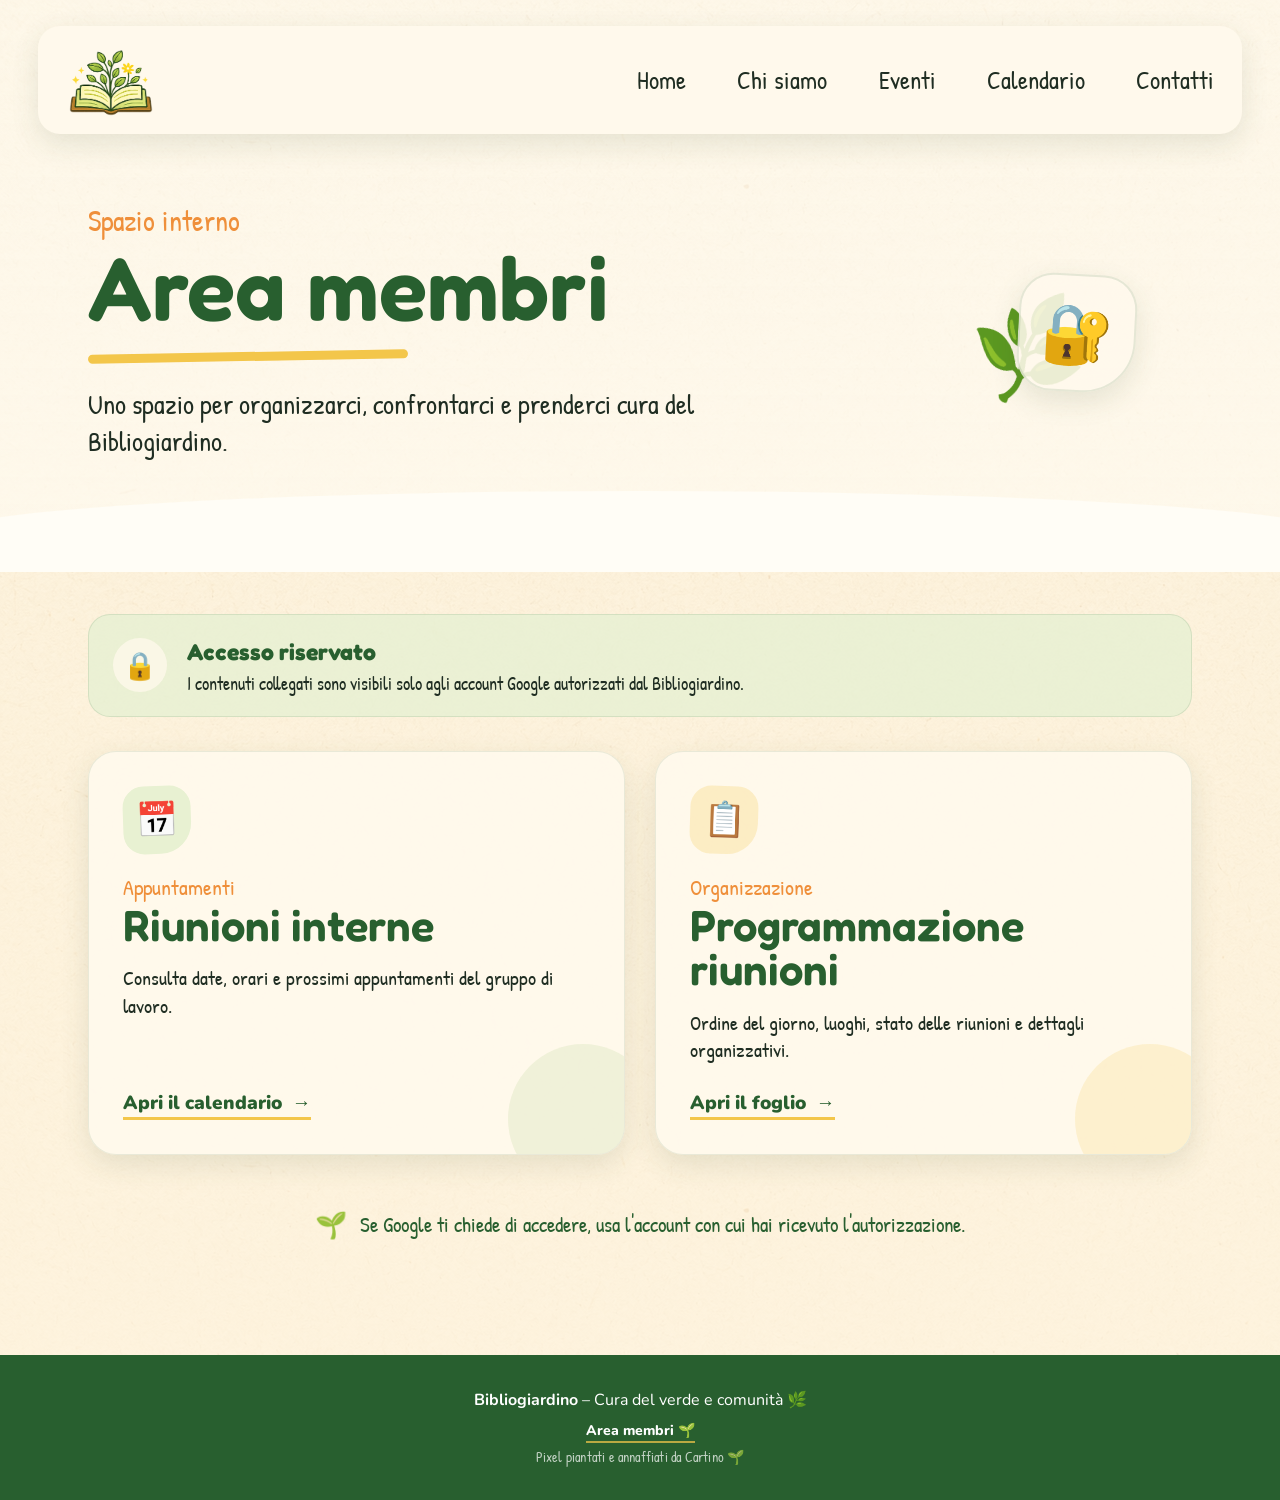
==== area-membri.html @ 92fa41d0 "area membri" ====
<!DOCTYPE html>
<html lang="it">

<head>
  <meta charset="UTF-8">
  <meta name="viewport" content="width=device-width, initial-scale=1.0">

  <title>Area membri – Bibliogiardino</title>

  <link rel="preconnect" href="https://fonts.googleapis.com">
  <link rel="preconnect" href="https://fonts.gstatic.com" crossorigin>
  <link href="https://fonts.googleapis.com/css2?family=Fredoka:wght@500;600;700&family=Patrick+Hand&family=Nunito:wght@400;600;700;800;900&display=swap" rel="stylesheet">

  <link rel="stylesheet" href="style.css?v=20260929-r13-area-membri">
</head>

<body class="members-page">

  <header class="internal-header members-header">

    <nav class="navbar">

      <a class="logo" href="index.html" aria-label="Home Bibliogiardino">
        <img src="logo.png" alt="Logo Bibliogiardino">
      </a>

      <button class="menu-toggle" aria-label="Apri il menu" aria-expanded="false" type="button">
        ☰
      </button>

      <div class="menu">
        <a href="index.html">Home</a>
        <a href="chi-siamo.html">Chi siamo</a>
        <a href="eventi.html">Eventi</a>
        <a href="calendario.html">Calendario</a>
        <a href="contatti.html">Contatti</a>
      </div>

    </nav>

    <section class="members-intro">

      <div class="members-intro-copy">
        <p class="members-eyebrow">Spazio interno</p>

        <h1>Area membri</h1>

        <div class="members-title-mark" aria-hidden="true"></div>

        <p>
          Uno spazio per organizzarci, confrontarci
          e prenderci cura del Bibliogiardino.
        </p>
      </div>

      <div class="members-illustration" aria-hidden="true">
        <span class="members-leaf">🌿</span>
        <span class="members-lock">🔐</span>
      </div>

    </section>

    <div class="internal-wave" aria-hidden="true"></div>

  </header>

  <main class="members-main">

    <section class="members-access-note" aria-label="Informazioni sull'accesso">
      <span aria-hidden="true">🔒</span>

      <div>
        <strong>Accesso riservato</strong>
        <p>
          I contenuti collegati sono visibili solo agli account Google
          autorizzati dal Bibliogiardino.
        </p>
      </div>
    </section>

    <section class="members-tools" aria-label="Strumenti riservati ai membri">

      <article class="member-tool-card member-tool-calendar">
        <div class="member-tool-icon" aria-hidden="true">📅</div>

        <p class="member-tool-kicker">Appuntamenti</p>
        <h2>Riunioni interne</h2>

        <p>
          Consulta date, orari e prossimi appuntamenti
          del gruppo di lavoro.
        </p>

        <a
          class="member-tool-link"
          href="https://calendar.google.com/calendar/u/1?cid=ZTQzYWYzYWFjOGMzZTcwY2UwYTk0ZjMyNTdjZTc3NmViM2EwNWQ1ZGUwNTBhYTg4NGI0OTk5YjYwOTIzMGQwNUBncm91cC5jYWxlbmRhci5nb29nbGUuY29t"
          target="_blank"
          rel="noopener noreferrer">
          Apri il calendario <span aria-hidden="true">→</span>
        </a>
      </article>

      <article class="member-tool-card member-tool-sheet">
        <div class="member-tool-icon" aria-hidden="true">📋</div>

        <p class="member-tool-kicker">Organizzazione</p>
        <h2>Programmazione riunioni</h2>

        <p>
          Ordine del giorno, luoghi, stato delle riunioni
          e dettagli organizzativi.
        </p>

        <a
          class="member-tool-link"
          href="https://docs.google.com/spreadsheets/d/1jkkZFVbFS6uxZ0HvVfW5mzZpKe-cEqVeejEiYyoyX8c/edit"
          target="_blank"
          rel="noopener noreferrer">
          Apri il foglio <span aria-hidden="true">→</span>
        </a>
      </article>

    </section>

    <section class="members-help">
      <span aria-hidden="true">🌱</span>
      <p>
        Se Google ti chiede di accedere, usa l'account
        con cui hai ricevuto l'autorizzazione.
      </p>
    </section>

  </main>

  <footer>
    <strong>Bibliogiardino</strong> – Cura del verde e comunità 🌿
    <a class="footer-members-link active" href="area-membri.html">Area membri 🌱</a>
    <span class="footer-credit">Pixel piantati e annaffiati da Cartino 🌱</span>
  </footer>

  <script>
    const menuToggle = document.querySelector(".menu-toggle");
    const menu = document.querySelector(".menu");

    if (menuToggle && menu) {
      menuToggle.addEventListener("click", () => {
        const isOpen = menu.classList.toggle("is-open");
        menuToggle.setAttribute("aria-expanded", isOpen);
        menuToggle.textContent = isOpen ? "×" : "☰";
      });
    }
  </script>

</body>
</html>
---- style.css ----
/* HOME R11 - INSTAGRAM RESTORE + DESKTOP AIRY - 2026-09-03 */

/* =====================================================
   BASE
   ===================================================== */

* {
  box-sizing: border-box;
}

:root {
  --green-dark: #285f2f;
  --green: #4f8f3a;
  --green-bright: #6ca849;
  --green-soft: #e8f1d2;

  --cream: #fff4df;
  --paper: #fff9ec;
  --paper-soft: #fffdf6;

  --yellow: #f3c64a;
  --orange: #ef8f3a;
  --coral: #f47d58;
  --pink-soft: #ffd8ce;

  --ink: #1f2d22;
  --muted: #5d694f;

  --shadow: 0 18px 45px rgba(60, 80, 45, 0.16);
  --soft-shadow: 0 10px 28px rgba(60, 80, 45, 0.12);

  --radius-large: 34px;
  --radius-medium: 24px;
}

html {
  scroll-behavior: smooth;
}

body {
  margin: 0;
  font-family: "Patrick Hand", "Nunito", Arial, Helvetica, sans-serif;
  color: var(--ink);
  background:
    linear-gradient(rgba(255, 244, 223, 0.72), rgba(255, 244, 223, 0.92)),
    url("texture.png");
  line-height: 1.45;
}

/* =====================================================
   HERO
   ===================================================== */

.hero {
  position: relative;
  min-height: 720px;
  overflow: hidden;
  padding: 26px 38px 135px;
  background-image:
    linear-gradient(
      90deg,
      rgba(255, 249, 236, 0.74) 0%,
      rgba(255, 249, 236, 0.54) 22%,
      rgba(255, 249, 236, 0.18) 36%,
      rgba(255, 249, 236, 0.00) 48%,
      rgba(255, 249, 236, 0.00) 100%
    ),
    url("000.jpg");
  background-size: cover;
  background-position: center;
}

.hero::after {
  content: "";
  position: absolute;
  left: -5%;
  right: -5%;
  bottom: -1px;
  height: 112px;
  background: var(--paper-soft);
  border-radius: 50% 50% 0 0 / 55% 55% 0 0;
  z-index: 1;
}

.hero::before {
  content: "";
  position: absolute;
  left: 0;
  right: 0;
  bottom: 78px;
  height: 16px;
  background: #a5c67b;
  opacity: 0.9;
  clip-path: ellipse(62% 70% at 24% 50%);
  z-index: 2;
}

/* =====================================================
   NAVBAR
   ===================================================== */

.navbar {
  position: relative;
  z-index: 5;
  max-width: 1420px;
  margin: 0 auto;
  padding: 16px 28px;
  min-height: 108px;
  display: flex;
  align-items: center;
  justify-content: space-between;
  gap: 28px;
  background: var(--paper);
  border-radius: 22px;
  box-shadow: var(--soft-shadow);
}

.logo {
  display: inline-flex;
  align-items: center;
  text-decoration: none;
}

.logo img {
  display: block;
  height: 72px;
  width: auto;
}

.menu {
  display: flex;
  align-items: center;
  gap: clamp(22px, 4vw, 58px);
}

.menu a {
  position: relative;
  color: var(--ink);
  text-decoration: none;
  font-family: "Patrick Hand", "Nunito", Arial, sans-serif;
  font-size: 25px;
  font-weight: 400;
  line-height: 1;
  transition: color 0.2s ease, transform 0.2s ease;
}

.menu a:hover,
.menu a.active {
  color: var(--green);
}

.menu a.active::after {
  content: "";
  position: absolute;
  left: 4px;
  right: 2px;
  bottom: -12px;
  height: 5px;
  background: var(--green);
  border-radius: 999px;
  transform: rotate(-3deg);
}

.menu-toggle {
  display: none;
  appearance: none;
  border: 0;
  background: transparent;
  color: var(--green-dark);
  font-size: 30px;
  line-height: 1;
}

/* =====================================================
   HERO CONTENT
   ===================================================== */

.hero-inner {
  position: relative;
  z-index: 4;
  max-width: 1420px;
  margin: 116px auto 0;
  display: grid;
  grid-template-columns: minmax(0, 1.14fr) 385px;
  align-items: center;
  gap: 58px;
}

/* Wrapper neutro su desktop: diventa il riquadro fotografico solo su mobile. */
.hero-mobile-stage {
  display: contents;
}

.hero-mobile-photo {
  display: none;
}

.hero-text {
  position: relative;
  max-width: 820px;
  isolation: isolate;
}

.hero-text::before {
  content: "";
  position: absolute;
  z-index: -1;
  inset: -48px -70px -42px -58px;
  background: radial-gradient(
    ellipse at 36% 48%,
    rgba(255, 253, 246, 0.72) 0%,
    rgba(255, 253, 246, 0.48) 42%,
    rgba(255, 253, 246, 0.14) 68%,
    transparent 82%
  );
  filter: blur(10px);
  pointer-events: none;
}

.sun-lines {
  position: absolute;
  left: -34px;
  top: -8px;
  width: 56px;
  height: 42px;
}

.sun-lines span {
  position: absolute;
  width: 34px;
  height: 6px;
  background: var(--yellow);
  border-radius: 999px;
  transform-origin: left center;
}

.sun-lines span:nth-child(1) {
  transform: rotate(22deg);
  left: 8px;
  top: 4px;
}

.sun-lines span:nth-child(2) {
  transform: rotate(48deg);
  left: 0;
  top: 18px;
}

.sun-lines span:nth-child(3) {
  transform: rotate(75deg);
  left: 8px;
  top: 30px;
}

.hero-kicker {
  display: block;
  margin: 0 0 4px;
  color: var(--green-dark);
  font-family: "Patrick Hand", "Nunito", Arial, sans-serif;
  font-size: clamp(36px, 3.4vw, 54px);
  font-weight: 400;
  line-height: 1;
  text-shadow:
    0 1px 0 rgba(255, 253, 246, 0.78),
    0 0 12px rgba(255, 253, 246, 0.78);
}

.hero h1 {
  position: relative;
  display: inline-block;
  margin: 0;
  color: var(--green-dark);
  font-family: "Fredoka", "Nunito", Arial, sans-serif;
  font-size: clamp(56px, 6.8vw, 106px);
  font-weight: 600;
  line-height: 0.92;
  letter-spacing: 1px;
  text-transform: uppercase;
  text-shadow:
    0 2px 0 rgba(255, 253, 246, 0.72),
    0 0 18px rgba(255, 253, 246, 0.82);
}

.hero h1::after {
  content: "🌿";
  position: absolute;
  right: -24px;
  top: -18px;
  font-size: clamp(24px, 2.5vw, 38px);
  transform: rotate(12deg);
}

.title-underline {
  width: min(510px, 78%);
  height: 10px;
  margin: 16px 0 30px;
  background: var(--yellow);
  border-radius: 999px;
  transform: rotate(-1deg);
}

.hero-description {
  max-width: 670px;
  margin: 0;
  color: var(--ink);
  font-family: "Patrick Hand", "Nunito", Arial, sans-serif;
  font-size: clamp(27px, 2.2vw, 36px);
  font-weight: 400;
  line-height: 1.38;
  text-shadow:
    0 1px 0 rgba(255, 253, 246, 0.82),
    0 0 10px rgba(255, 253, 246, 0.72);
}

.hero-description strong {
  color: var(--green);
  font-weight: 400;
}

.hero-description em {
  color: var(--coral);
  font-style: normal;
}

.hero-buttons {
  display: flex;
  flex-wrap: wrap;
  gap: 18px;
  margin-top: 38px;
}

/* =====================================================
   BUTTONS
   ===================================================== */

.button {
  display: inline-flex;
  align-items: center;
  justify-content: center;
  gap: 8px;
  min-height: 52px;
  padding: 13px 28px;
  border-radius: 13px;
  text-decoration: none;
  font-family: "Patrick Hand", "Nunito", Arial, sans-serif;
  font-size: 24px;
  font-weight: 400;
  line-height: 1;
  transition: transform 0.2s ease, box-shadow 0.2s ease;
}

.button:hover {
  transform: translateY(-2px);
}

.button.primary {
  color: white;
  background: linear-gradient(180deg, #438336, #2f6c2e);
  box-shadow: 0 8px 18px rgba(47, 108, 46, 0.22);
}

.button.secondary {
  color: var(--green-dark);
  background: rgba(255, 249, 236, 0.72);
  border: 3px solid var(--green);
}


/* Home CTA: i link restano sempre cliccabili sopra decorazioni e overlay. */
.home-page .hero-buttons {
  position: relative;
  z-index: 8;
}

.home-page .hero-buttons .button {
  position: relative;
  z-index: 1;
  pointer-events: auto;
  touch-action: manipulation;
}

/* =====================================================
   EVENT BOX
   ===================================================== */

.event-box {
  position: relative;
  width: 100%;
  min-height: 230px;
  padding: 32px 36px;
  color: var(--ink);
  background:
    radial-gradient(circle at bottom right, rgba(244, 125, 88, 0.10), transparent 28%),
    linear-gradient(
      145deg,
      rgba(232, 241, 210, 0.76),
      rgba(202, 225, 174, 0.62)
    );
  border: 2px solid rgba(79, 143, 58, 0.28);
  backdrop-filter: blur(3px);
  -webkit-backdrop-filter: blur(3px);
  border-radius: 28px;
  box-shadow: var(--shadow);
}

.event-box::before {
  content: "╱";
  position: absolute;
  top: 28px;
  right: 82px;
  color: var(--orange);
  font-size: 31px;
  font-weight: bold;
  transform: rotate(25deg);
}

.event-box::after {
  content: "♥";
  position: absolute;
  right: 36px;
  bottom: 28px;
  color: var(--coral);
  font-size: 38px;
  line-height: 1;
}

.event-box-label {
  margin-bottom: 16px;
  color: var(--orange);
  font-family: "Patrick Hand", "Nunito", Arial, sans-serif;
  font-size: 27px;
  font-weight: 400;
  line-height: 1;
  letter-spacing: 1px;
  text-transform: uppercase;
}

.event-empty {
  display: flex;
  align-items: flex-start;
  gap: 18px;
}

.event-real {
  display: block;
}

.event-empty-icon {
  flex: 0 0 auto;
  margin-top: 8px;
  font-size: 44px;
  line-height: 1;
}

.event-title {
  margin-bottom: 12px;
  color: var(--green-dark);
  font-family: "Patrick Hand", "Nunito", Arial, sans-serif;
  font-size: 32px;
  font-weight: 400;
  line-height: 1.05;
}

.event-real-title {
  margin-bottom: 18px;
  color: var(--green-dark);
  font-family: "Fredoka", "Nunito", Arial, sans-serif;
  font-size: 30px;
  font-weight: 600;
  line-height: 1.05;
  word-break: break-word;
}

.event-empty-text,
.event-date,
.event-time,
.event-location {
  color: var(--ink);
  font-family: "Patrick Hand", "Nunito", Arial, sans-serif;
  font-size: 22px;
  line-height: 1.25;
}

.event-link {
  display: inline-block;
  margin-top: 16px;
  color: var(--green-dark);
  font-family: "Patrick Hand", "Nunito", Arial, sans-serif;
  font-size: 22px;
  text-decoration: none;
  border-bottom: 3px solid var(--yellow);
}

.loading {
  color: var(--muted);
  font-family: "Patrick Hand", "Nunito", Arial, sans-serif;
  font-size: 23px;
}

/* =====================================================
   HERO FLOWER DECORATION
   ===================================================== */

.hero-flower {
  position: absolute;
  right: clamp(22px, 6vw, 92px);
  bottom: 52px;
  z-index: 3;
  width: 86px;
  height: 134px;
  pointer-events: none;
}

.flower-head {
  position: absolute;
  top: 0;
  left: 20px;
  color: var(--coral);
  font-size: 58px;
  line-height: 1;
  transform: rotate(-8deg);
}

.flower-stem {
  position: absolute;
  left: 50%;
  top: 48px;
  width: 7px;
  height: 84px;
  background: var(--green);
  border-radius: 999px;
  transform: translateX(-50%) rotate(4deg);
}

.flower-leaf {
  position: absolute;
  top: 86px;
  width: 28px;
  height: 16px;
  background: var(--green-bright);
  border-radius: 999px 0 999px 0;
}

.leaf-left {
  left: 18px;
  transform: rotate(24deg);
}

.leaf-right {
  right: 18px;
  transform: scaleX(-1) rotate(24deg);
}

/* =====================================================
   MAIN
   ===================================================== */

.container {
  position: relative;
  z-index: 4;
  max-width: 1420px;
  margin: -58px auto 0;
  padding: 0 38px;
}

/* =====================================================
   ACTIVITIES
   ===================================================== */

.activities {
  display: grid;
  grid-template-columns: repeat(3, 1fr);
  gap: 48px;
  padding: 48px 44px 44px;
  background: var(--paper-soft);
  border-radius: 34px 34px 0 0;
}

.activity {
  display: grid;
  grid-template-columns: 106px 1fr;
  align-items: center;
  gap: 24px;
}

.activity-icon {
  width: 86px;
  height: 86px;
  display: grid;
  place-items: center;
  border-radius: 999px;
}

.activity-icon span {
  font-size: 42px;
  line-height: 1;
}

.activity-icon-green {
  background: #e2edc0;
}

.activity-icon-yellow {
  background: #ffe8a8;
}

.activity-icon-coral {
  background: #ffd9cf;
}

.activity h3 {
  margin: 0 0 8px;
  color: var(--green-dark);
  font-family: "Patrick Hand", "Nunito", Arial, sans-serif;
  font-size: clamp(28px, 2vw, 36px);
  font-weight: 400;
  line-height: 1.05;
}

.activity p {
  max-width: 330px;
  margin: 0;
  color: var(--ink);
  font-family: "Patrick Hand", "Nunito", Arial, sans-serif;
  font-size: 22px;
  line-height: 1.25;
}

.activity-mark {
  width: 58px;
  height: 5px;
  margin-top: 16px;
  border-radius: 999px;
  transform: rotate(-3deg);
}

.green-mark {
  background: var(--green);
}

.yellow-mark {
  background: var(--yellow);
}

.coral-mark {
  background: #ff9b87;
}

/* =====================================================
   INSTAGRAM
   ===================================================== */

.instagram-section {
  margin-top: 34px;
  padding: 38px;
  background: rgba(255, 249, 236, 0.92);
  border-radius: 30px;
  box-shadow: var(--soft-shadow);
}

.section-heading {
  margin-bottom: 26px;
}

.section-kicker {
  margin: 0 0 6px;
  color: var(--orange);
  font-family: "Patrick Hand", "Nunito", Arial, sans-serif;
  font-size: 27px;
  text-transform: uppercase;
}

.instagram-section h2 {
  margin: 0;
  color: var(--green-dark);
  font-family: "Fredoka", "Nunito", Arial, sans-serif;
  font-size: clamp(34px, 4vw, 54px);
  font-weight: 600;
  line-height: 1;
}

/* =====================================================
   FOOTER
   ===================================================== */

footer {
  margin-top: 64px;
  padding: 34px 20px;
  color: white;
  background: var(--green-dark);
  text-align: center;
  font-family: "Nunito", Arial, Helvetica, sans-serif;
  font-size: 16px;
}


/* CARTINO FOOTER CREDIT - R12 */
.footer-credit {
  display: block;
  margin-top: 6px;
  color: rgba(255, 255, 255, 0.72);
  font-family: "Patrick Hand", "Nunito", Arial, sans-serif;
  font-size: 14px;
  font-weight: 400;
  line-height: 1.2;
  letter-spacing: 0.2px;
}


/* =====================================================
   HOME DESKTOP — HERO PIÙ ARIOSA
   Solo desktop: il mobile R9/R10 rimane invariato.
   ===================================================== */
@media (min-width: 981px) {
  .home-page .hero {
    background-image:
      linear-gradient(
        90deg,
        rgba(255, 249, 236, 0.64) 0%,
        rgba(255, 249, 236, 0.42) 19%,
        rgba(255, 249, 236, 0.12) 32%,
        rgba(255, 249, 236, 0.00) 43%,
        rgba(255, 249, 236, 0.00) 100%
      ),
      url("000.jpg");
  }

  .home-page .hero-inner {
    grid-template-columns: minmax(0, 1fr) 330px;
    gap: 72px;
  }

  .home-page .hero-text {
    max-width: 690px;
  }

  .home-page .hero-text::before {
    inset: -34px -42px -30px -40px;
    background: radial-gradient(
      ellipse at 34% 48%,
      rgba(255, 253, 246, 0.54) 0%,
      rgba(255, 253, 246, 0.31) 42%,
      rgba(255, 253, 246, 0.08) 68%,
      transparent 82%
    );
    filter: blur(8px);
  }

  .home-page .hero-kicker {
    font-size: clamp(32px, 2.8vw, 44px);
  }

  .home-page .hero h1 {
    font-size: clamp(50px, 5.5vw, 84px);
    letter-spacing: 0.5px;
  }

  .home-page .hero h1::after {
    right: -20px;
    top: -15px;
    font-size: clamp(21px, 2vw, 31px);
  }

  .home-page .title-underline {
    width: min(410px, 72%);
    height: 8px;
    margin: 14px 0 22px;
  }

  .home-page .hero-description {
    max-width: 570px;
    font-size: clamp(23px, 1.85vw, 30px);
    line-height: 1.34;
  }

  .home-page .hero-buttons {
    gap: 14px;
    margin-top: 28px;
  }

  .home-page .hero-buttons .button {
    min-height: 46px;
    padding: 10px 22px;
    border-radius: 12px;
    font-size: 21px;
  }

  .home-page .hero-buttons .button.secondary {
    border-width: 2px;
  }

  .home-page .event-box {
    min-height: 178px;
    padding: 23px 25px 21px;
    border-radius: 23px;
  }

  .home-page .event-box::before {
    top: 20px;
    right: 58px;
    font-size: 25px;
  }

  .home-page .event-box::after {
    right: 24px;
    bottom: 20px;
    font-size: 29px;
  }

  .home-page .event-box-label {
    margin-bottom: 11px;
    font-size: 22px;
  }

  .home-page .event-real-title,
  .home-page .event-title {
    margin-bottom: 10px;
    font-size: 25px;
    line-height: 1.04;
  }

  .home-page .event-empty {
    gap: 12px;
  }

  .home-page .event-empty-icon {
    margin-top: 4px;
    font-size: 35px;
  }

  .home-page .event-empty-text,
  .home-page .event-date,
  .home-page .event-time,
  .home-page .loading {
    font-size: 19px;
    line-height: 1.18;
  }

  .home-page .event-link {
    margin-top: 11px;
    font-size: 19px;
    border-bottom-width: 2px;
  }
}

/* =====================================================
   RESPONSIVE
   ===================================================== */







/* =====================================================
   PAGINA EVENTI
   ===================================================== */
.internal-header{position:relative;overflow:hidden;padding:26px 38px 120px;background:linear-gradient(rgba(255,249,236,.88),rgba(255,249,236,.96)),url("texture.png")}
.internal-wave{position:absolute;left:-5%;right:-5%;bottom:-1px;height:82px;background:var(--paper-soft);border-radius:50% 50% 0 0/55% 55% 0 0}
.events-hero{position:relative;z-index:2;max-width:1420px;margin:72px auto 0;display:grid;grid-template-columns:minmax(0,.86fr) minmax(480px,1.14fr);align-items:center;gap:clamp(44px,6vw,92px)}
.events-hero-copy{position:relative;padding-left:18px}
.events-eyebrow{margin:0 0 10px;color:var(--orange);font-size:29px;line-height:1}
.events-hero h1{margin:0;color:var(--green-dark);font-family:"Fredoka","Nunito",Arial,sans-serif;font-size:clamp(60px,7vw,104px);font-weight:600;line-height:.92}
.events-hero h1 span{display:block;margin-top:10px;color:var(--green);font-family:"Patrick Hand","Nunito",Arial,sans-serif;font-size:clamp(38px,4vw,62px);font-weight:400;line-height:1}
.events-title-mark{width:min(290px,72%);height:9px;margin:24px 0 28px;background:var(--yellow);border-radius:999px;transform:rotate(-2deg)}
.events-intro{max-width:590px;margin:0;color:var(--ink);font-size:clamp(25px,2.2vw,34px);line-height:1.35}
.events-hero-photo,.story-photo{position:relative;margin:0}
.events-hero-photo{transform:rotate(1deg)}
.events-hero-photo img{display:block;width:100%;height:clamp(370px,42vw,570px);object-fit:cover;border-radius:34px 34px 86px 34px;box-shadow:var(--shadow)}
.photo-tape{position:absolute;top:-17px;left:50%;width:108px;height:33px;background:rgba(243,198,74,.66);transform:translateX(-50%) rotate(-3deg);box-shadow:0 3px 8px rgba(70,70,30,.08)}
.events-main{max-width:1320px;margin:0 auto;padding:42px 38px 20px}
.events-diary{padding-top:10px}
.events-section-heading{max-width:760px;margin-bottom:70px}
.events-section-heading.compact{margin-bottom:34px}
.events-section-heading h2,.events-closing h2{margin:0;color:var(--green-dark);font-family:"Fredoka","Nunito",Arial,sans-serif;font-size:clamp(40px,4.8vw,64px);font-weight:600;line-height:1}
.events-section-heading>p:last-child{max-width:680px;margin:18px 0 0;font-size:25px;line-height:1.35}
.story-event{display:grid;grid-template-columns:minmax(360px,.95fr) minmax(0,1.05fr);align-items:center;gap:clamp(50px,7vw,104px);margin-bottom:112px}
.story-event-reverse .story-photo{grid-column:2;grid-row:1}.story-event-reverse .story-copy{grid-column:1;grid-row:1}
.story-photo-left{transform:rotate(-1.4deg)}.story-photo-right{transform:rotate(1.4deg)}
.story-photo img{display:block;width:100%;height:390px;object-fit:cover;border-radius:28px;box-shadow:var(--soft-shadow)}
.story-photo-left img{border-radius:28px 64px 28px 46px}.story-photo-right img{border-radius:64px 28px 46px 28px}
.event-stamp{display:inline-block;margin-bottom:17px;padding:8px 15px;color:var(--green-dark);background:var(--green-soft);border-radius:999px;font-size:20px;line-height:1;transform:rotate(-1deg)}
.story-date{margin:0 0 8px;color:var(--orange);font-family:"Nunito",Arial,sans-serif;font-size:15px;font-weight:800;letter-spacing:1.2px;text-transform:uppercase}
.story-copy h3{margin:0 0 18px;color:var(--green-dark);font-family:"Fredoka","Nunito",Arial,sans-serif;font-size:clamp(38px,4vw,56px);font-weight:600;line-height:1}
.story-copy>p:last-child{max-width:560px;margin:0;font-size:25px;line-height:1.42}
.moments-gallery{margin-top:6px;padding:54px;background:rgba(255,249,236,.92);border-radius:var(--radius-large);box-shadow:var(--soft-shadow)}
.moments-grid{display:grid;grid-template-columns:1.18fr .82fr 1fr;grid-auto-rows:220px;gap:18px}
.moments-grid figure{overflow:hidden;margin:0;border-radius:22px;transform:rotate(-.5deg)}.moments-grid figure:nth-child(even){transform:rotate(.6deg)}
.moments-grid figure:nth-child(1),.moments-grid figure:nth-child(5){grid-row:span 2}
.moments-grid img{display:block;width:100%;height:100%;object-fit:cover;transition:transform .35s ease}.moments-grid figure:hover img{transform:scale(1.035)}
.events-closing{margin-top:70px;padding:46px 52px;display:flex;align-items:center;justify-content:space-between;gap:40px;background:radial-gradient(circle at right top,rgba(243,198,74,.28),transparent 26%),var(--green-soft);border-radius:30px}
.events-closing p:not(.section-kicker){max-width:680px;margin:15px 0 0;font-size:24px}
.events-calendar-link{flex:0 0 auto;display:inline-flex;align-items:center;gap:13px;color:var(--green-dark);font-size:25px;text-decoration:none;border-bottom:4px solid var(--yellow)}
.events-calendar-link span{transition:transform .2s ease}.events-calendar-link:hover span{transform:translateX(5px)}




/* =====================================================
   PAGINA CHI SIAMO
   ===================================================== */
.about-header{position:relative;overflow:hidden;padding:26px 38px 118px;background:linear-gradient(rgba(255,249,236,.88),rgba(255,249,236,.96)),url("texture.png")}.about-hero{position:relative;z-index:2;max-width:1420px;margin:72px auto 0;display:grid;grid-template-columns:minmax(520px,1.08fr) minmax(0,.92fr);align-items:center;gap:clamp(44px,6vw,92px)}.about-hero-photo{margin:0}.about-hero-photo img{display:block;width:100%;height:clamp(390px,43vw,560px);object-fit:cover;border-radius:34px 88px 34px 34px;box-shadow:var(--shadow)}.about-eyebrow,.journey-kicker{margin:0 0 10px;color:var(--orange);font-size:27px;line-height:1}.about-hero h1{margin:0;color:var(--green-dark);font-family:"Fredoka","Nunito",Arial,sans-serif;font-size:clamp(54px,6vw,88px);font-weight:600;line-height:.98}.about-title-mark{width:min(340px,76%);height:9px;margin:24px 0 28px;background:var(--yellow);border-radius:999px;transform:rotate(-1.5deg)}.about-hero-copy>p:last-child{max-width:560px;margin:0;font-size:clamp(24px,2.1vw,32px);line-height:1.38}.about-main{max-width:1320px;margin:0 auto;padding:42px 38px 20px}.about-journey{position:relative;padding:36px 0 10px}.journey-path{position:absolute;top:110px;bottom:90px;left:50%;width:110px;transform:translateX(-50%);opacity:.68;background:radial-gradient(circle,var(--green-bright) 0 8px,transparent 9px) center top/48px 48px repeat-y}.journey-step{position:relative;z-index:2;display:grid;grid-template-columns:minmax(360px,.96fr) minmax(0,1.04fr);align-items:center;gap:clamp(58px,8vw,120px);margin-bottom:120px}.journey-step-reverse .journey-photo{grid-column:2;grid-row:1}.journey-step-reverse .journey-copy{grid-column:1;grid-row:1}.journey-photo{position:relative;margin:0}.journey-photo img{display:block;width:100%;height:390px;object-fit:cover;background:white;border:12px solid white;border-bottom-width:20px;border-radius:24px;box-shadow:var(--shadow)}.photo-left{transform:rotate(-1.3deg)}.photo-right{transform:rotate(1.4deg)}.tape-green{background:rgba(165,198,123,.78)}.tape-yellow{background:rgba(243,198,74,.74)}.tape-coral{background:rgba(244,125,88,.64)}.journey-number{display:grid;place-items:center;width:64px;height:64px;margin-bottom:18px;color:white;background:var(--green);border-radius:50%;font-family:"Fredoka","Nunito",Arial,sans-serif;font-size:30px;box-shadow:0 7px 18px rgba(55,102,45,.18)}.journey-copy h2,.about-closing h2{margin:0;color:var(--green-dark);font-family:"Fredoka","Nunito",Arial,sans-serif;font-size:clamp(39px,4.2vw,58px);font-weight:600;line-height:1.02}.journey-copy h2::after{content:"";display:block;width:168px;height:5px;margin-top:16px;background:var(--green-bright);border-radius:999px;transform:rotate(-1deg)}.journey-copy>p:last-child{max-width:570px;margin:24px 0 0;font-size:25px;line-height:1.43}.about-closing{margin-top:16px;padding:45px 52px;display:grid;grid-template-columns:100px 1fr;align-items:center;gap:30px;background:radial-gradient(circle at right top,rgba(243,198,74,.26),transparent 26%),var(--green-soft);border-radius:30px}.about-closing-icon{font-size:70px;line-height:1}.about-closing p:not(.section-kicker){max-width:760px;margin:16px 0 0;font-size:24px}


/* =====================================================
   PAGINA CALENDARIO
   ===================================================== */

.calendar-header {
  padding-bottom: 112px;
}

.calendar-intro {
  position: relative;
  z-index: 2;
  max-width: 920px;
  margin: 72px auto 0;
  padding: 0 38px;
  text-align: center;
}

.calendar-eyebrow {
  margin: 0 0 10px;
  color: var(--orange);
  font-size: 29px;
  line-height: 1;
}

.calendar-intro h1 {
  margin: 0;
  color: var(--green-dark);
  font-family: "Fredoka", "Nunito", Arial, sans-serif;
  font-size: clamp(58px, 7vw, 96px);
  font-weight: 600;
  line-height: 0.95;
}

.calendar-title-mark {
  width: min(310px, 72%);
  height: 9px;
  margin: 22px auto 25px;
  background: var(--yellow);
  border-radius: 999px;
  transform: rotate(-1deg);
}

.calendar-intro > p:last-child {
  max-width: 650px;
  margin: 0 auto;
  font-size: clamp(25px, 2.1vw, 32px);
  line-height: 1.4;
}

.calendar-main {
  max-width: 1320px;
  margin: 0 auto;
  padding: 46px 38px 30px;
}

.garden-noticeboard {
  position: relative;
  padding: 38px 44px 42px;
  background:
    linear-gradient(rgba(119, 76, 38, 0.12), rgba(80, 52, 27, 0.12)),
    repeating-linear-gradient(
      90deg,
      #9a673d 0,
      #9a673d 86px,
      #906038 87px,
      #906038 89px
    );
  border: 16px solid #6e482b;
  border-radius: 30px;
  box-shadow:
    inset 0 0 0 4px rgba(255, 255, 255, 0.15),
    var(--shadow);
}

.garden-noticeboard::before,
.garden-noticeboard::after {
  content: "";
  position: absolute;
  bottom: -28px;
  width: 42px;
  height: 52px;
  background: #6e482b;
  border-radius: 0 0 8px 8px;
}

.garden-noticeboard::before {
  left: 11%;
}

.garden-noticeboard::after {
  right: 11%;
}

.noticeboard-top {
  position: relative;
  min-height: 92px;
  margin-bottom: 24px;
  display: flex;
  align-items: center;
  justify-content: center;
  text-align: center;
}

.noticeboard-small {
  margin: 0 0 4px;
  color: #fff4df;
  font-size: 23px;
  line-height: 1;
}

.noticeboard-top h2 {
  margin: 0;
  color: white;
  font-family: "Fredoka", "Nunito", Arial, sans-serif;
  font-size: clamp(35px, 4vw, 54px);
  font-weight: 600;
  line-height: 1;
}

.noticeboard-pin {
  position: absolute;
  top: 14px;
  width: 23px;
  height: 23px;
  background: var(--coral);
  border: 5px solid #ffd2c5;
  border-radius: 50%;
  box-shadow: 0 4px 8px rgba(50, 20, 10, 0.28);
}

.pin-left {
  left: 18px;
}

.pin-right {
  right: 18px;
  background: var(--yellow);
  border-color: #ffecad;
}

.calendar-paper {
  position: relative;
  padding: 26px;
  background:
    linear-gradient(rgba(255, 253, 246, 0.96), rgba(255, 249, 236, 0.98)),
    url("texture.png");
  border-radius: 13px;
  box-shadow: 0 14px 30px rgba(48, 30, 14, 0.25);
  transform: rotate(-0.35deg);
}

.paper-tape {
  position: absolute;
  z-index: 2;
  top: -15px;
  width: 96px;
  height: 30px;
  background: rgba(243, 198, 74, 0.72);
  box-shadow: 0 3px 8px rgba(70, 70, 30, 0.08);
}

.tape-top-left {
  left: 10%;
  transform: rotate(-5deg);
}

.tape-top-right {
  right: 10%;
  transform: rotate(4deg);
}

.google-calendar {
  display: block;
  width: 100%;
  height: 760px;
  border: 0;
  background: white;
  border-radius: 8px;
}

.noticeboard-footer {
  margin-top: 26px;
  display: flex;
  align-items: center;
  justify-content: center;
  gap: 14px;
  color: #fff8e6;
  text-align: center;
}

.noticeboard-footer span {
  font-size: 28px;
}

.noticeboard-footer p {
  margin: 0;
  font-size: 22px;
}








/* =====================================================
   PAGINA CONTATTI
   ===================================================== */

.contacts-header {
  padding-bottom: 108px;
}

.contacts-intro {
  position: relative;
  z-index: 2;
  max-width: 1120px;
  margin: 72px auto 0;
  padding: 0 38px;
  display: grid;
  grid-template-columns: minmax(0, 1fr) 220px;
  align-items: center;
  gap: 55px;
}

.contacts-eyebrow {
  margin: 0 0 10px;
  color: var(--orange);
  font-size: 29px;
  line-height: 1;
}

.contacts-intro h1 {
  margin: 0;
  color: var(--green-dark);
  font-family: "Fredoka", "Nunito", Arial, sans-serif;
  font-size: clamp(58px, 7vw, 96px);
  font-weight: 600;
  line-height: 0.95;
}

.contacts-title-mark {
  width: min(280px, 70%);
  height: 9px;
  margin: 22px 0 25px;
  background: var(--yellow);
  border-radius: 999px;
  transform: rotate(-1deg);
}

.contacts-intro-copy > p:last-child {
  max-width: 650px;
  margin: 0;
  font-size: clamp(25px, 2.1vw, 32px);
  line-height: 1.4;
}

.contacts-illustration {
  position: relative;
  min-height: 180px;
}

.contacts-pot {
  position: absolute;
  left: 12px;
  bottom: 0;
  font-size: 105px;
  transform: rotate(-5deg);
}

.contacts-envelope {
  position: absolute;
  right: 6px;
  top: 8px;
  font-size: 76px;
  transform: rotate(8deg);
}

.contacts-main {
  max-width: 1120px;
  margin: 0 auto;
  padding: 48px 38px 20px;
}

.contact-card {
  position: relative;
  padding: 50px 56px 54px;
  background:
    linear-gradient(rgba(255, 253, 246, 0.95), rgba(255, 249, 236, 0.98)),
    url("texture.png");
  border: 3px solid rgba(79, 143, 58, 0.2);
  border-radius: 30px;
  box-shadow: var(--shadow);
  transform: rotate(-0.25deg);
}

.contact-pin {
  position: absolute;
  top: 25px;
  width: 24px;
  height: 24px;
  background: var(--coral);
  border: 5px solid #ffd5ca;
  border-radius: 50%;
  box-shadow: 0 4px 8px rgba(50, 20, 10, 0.2);
}

.contact-pin-left {
  left: 30px;
}

.contact-pin-right {
  right: 30px;
  background: var(--yellow);
  border-color: #ffedb1;
}

.contact-card-heading {
  padding: 0 46px;
  text-align: center;
}

.contact-card-heading h2 {
  margin: 0;
  color: var(--green-dark);
  font-family: "Fredoka", "Nunito", Arial, sans-serif;
  font-size: clamp(38px, 4.8vw, 60px);
  font-weight: 600;
  line-height: 1;
}

.contact-details {
  margin-top: 52px;
  display: grid;
  gap: 22px;
}

.contact-detail {
  display: grid;
  grid-template-columns: 74px 1fr;
  align-items: start;
  gap: 24px;
  padding: 24px 26px;
  background: rgba(232, 241, 210, 0.55);
  border-radius: 22px;
}

.contact-detail:nth-child(2) {
  background: rgba(255, 232, 168, 0.46);
}

.contact-detail:nth-child(3) {
  background: rgba(255, 216, 206, 0.43);
}

.contact-icon {
  width: 64px;
  height: 64px;
  display: grid;
  place-items: center;
  background: var(--paper-soft);
  border-radius: 50%;
  font-size: 31px;
}

.contact-detail h3 {
  margin: 0 0 7px;
  color: var(--green-dark);
  font-size: 31px;
  font-weight: 400;
  line-height: 1;
}

.contact-detail p,
.contact-detail a {
  margin: 0;
  color: var(--ink);
  font-size: 23px;
  line-height: 1.35;
}

.contact-detail a {
  overflow-wrap: anywhere;
  text-decoration-color: var(--yellow);
  text-decoration-thickness: 3px;
  text-underline-offset: 4px;
}

.contact-detail .contact-text-link {
  display: inline-block;
  margin-top: 10px;
  color: var(--green-dark);
}

.contacts-note {
  margin-top: 36px;
  padding: 27px 34px;
  display: flex;
  align-items: center;
  justify-content: center;
  gap: 17px;
  background: var(--green-soft);
  border-radius: 24px;
  text-align: center;
}

.contacts-note span {
  flex: 0 0 auto;
  font-size: 34px;
}

.contacts-note p {
  max-width: 760px;
  margin: 0;
  font-size: 23px;
  line-height: 1.35;
}

/* =====================================================
   RESPONSIVE UNIFICATO
   Un solo sistema per tablet e smartphone.
   Le regole desktop sopra questa sezione restano invariate.
   ===================================================== */

html,
body {
  max-width: 100%;
  overflow-x: clip;
}

img,
iframe {
  max-width: 100%;
}

.menu-toggle {
  cursor: pointer;
  min-width: 44px;
  min-height: 44px;
  align-items: center;
  justify-content: center;
  touch-action: manipulation;
}

/* Tablet orizzontale e piccoli notebook */
@media (max-width: 1120px) {
  .hero {
    min-height: auto;
  }

  .hero-inner {
    grid-template-columns: minmax(0, 1fr);
    margin-top: 72px;
    gap: 40px;
  }

  .hero-text,
  .event-box {
    min-width: 0;
  }

  .event-box {
    width: 100%;
    max-width: 560px;
  }

  .activities {
    grid-template-columns: 1fr;
    gap: 34px;
  }

  .activity {
    grid-template-columns: 96px minmax(0, 1fr);
  }
}

/* Impaginazioni interne a colonna singola */
@media (max-width: 980px) {
  .events-hero,
  .about-hero {
    grid-template-columns: minmax(0, 1fr);
    margin-top: 58px;
  }

  .events-hero-copy {
    padding-left: 0;
  }

  .about-hero-photo {
    order: 2;
  }

  .events-hero-photo,
  .about-hero-photo {
    width: 100%;
    max-width: 780px;
  }

  .journey-path {
    display: none;
  }

  .story-event,
  .story-event-reverse,
  .journey-step,
  .journey-step-reverse {
    grid-template-columns: minmax(0, 1fr);
  }

  .story-event-reverse .story-photo,
  .story-event-reverse .story-copy,
  .journey-step-reverse .journey-photo,
  .journey-step-reverse .journey-copy {
    grid-column: auto;
    grid-row: auto;
  }

  .story-event,
  .story-event-reverse {
    gap: 34px;
    margin-bottom: 86px;
  }

  .journey-step,
  .journey-step-reverse {
    gap: 36px;
    margin-bottom: 88px;
  }

  .story-photo img,
  .journey-photo img {
    height: min(58vw, 440px);
  }

  .moments-grid {
    grid-template-columns: repeat(2, minmax(0, 1fr));
  }

  .events-closing {
    align-items: flex-start;
    flex-direction: column;
  }
}

/* Navigazione mobile e tablet verticale */
@media (max-width: 900px) {
  .navbar {
    min-height: auto;
    padding: 12px 16px;
    gap: 16px;
  }

  .logo img {
    height: 60px;
    max-width: min(230px, 68vw);
    object-fit: contain;
  }

  .menu-toggle {
    display: inline-flex;
    flex: 0 0 auto;
    font-size: 30px;
  }

  .menu {
    position: absolute;
    z-index: 30;
    top: calc(100% + 10px);
    left: 0;
    right: 0;
    display: none;
    flex-direction: column;
    align-items: stretch;
    gap: 0;
    padding: 12px 18px 16px;
    background: var(--paper);
    border: 1px solid rgba(79, 143, 58, 0.15);
    border-radius: 18px;
    box-shadow: var(--shadow);
  }

  .menu.is-open {
    display: flex;
  }

  .menu a {
    width: 100%;
    padding: 13px 6px;
    font-size: 25px;
  }

  .menu a.active::after {
    left: 6px;
    right: auto;
    bottom: 5px;
    width: 52px;
  }

  .internal-header,
  .about-header {
    padding-left: 18px;
    padding-right: 18px;
  }

  .garden-noticeboard {
    padding: 30px 24px 34px;
    border-width: 12px;
  }

  .calendar-paper {
    padding: 18px;
  }

  .google-calendar {
    height: 700px;
  }

  .contacts-intro {
    grid-template-columns: minmax(0, 1fr);
    gap: 28px;
  }

  .contacts-illustration {
    display: none;
  }

  .contact-map {
    width: 100%;
    max-width: 100%;
    margin-top: 16px;
  }

  .contact-map iframe {
    display: block;
    width: 100%;
    height: 240px;
    border: 0;
    border-radius: 14px;
  }
}

/* Smartphone e tablet stretti */
@media (max-width: 760px) {
  .hero {
    padding: 12px 14px 84px;
    background-image:
      linear-gradient(
        90deg,
        rgba(255, 249, 236, 0.84) 0%,
        rgba(255, 249, 236, 0.62) 48%,
        rgba(255, 249, 236, 0.16) 74%,
        rgba(255, 249, 236, 0) 92%
      ),
      url("000.jpg");
    background-position: 62% center;
  }

  .hero::after {
    height: 76px;
  }

  .hero::before {
    bottom: 53px;
    height: 12px;
  }

  .internal-header,
  .about-header {
    padding: 12px 12px 76px;
  }

  .internal-wave {
    height: 62px;
  }

  .navbar {
    padding: 10px 12px;
    border-radius: 16px;
  }

  .logo img {
    height: 52px;
    max-width: 72vw;
  }

  .menu-toggle {
    font-size: 28px;
  }

  .menu {
    top: calc(100% + 8px);
    padding: 9px 14px 13px;
    border-radius: 16px;
  }

  .menu a {
    padding: 12px 5px;
    font-size: 23px;
  }

  /* Home: composizione mobile dedicata R8. Desktop invariato. */
  .home-page .hero {
    position: relative;
    min-height: 0;
    padding: 0 0 10px;
    overflow: visible;
    background: var(--paper-soft);
  }

  .home-page .hero::before,
  .home-page .hero::after {
    display: none;
  }

  /* Header più sottile: resta chiaramente lo stesso del desktop. */
  .home-page .navbar {
    position: absolute;
    top: 10px;
    left: 14px;
    right: 14px;
    z-index: 10;
    width: auto;
    min-height: 58px;
    margin: 0;
    padding: 6px 10px;
    background: rgba(255, 249, 236, 0.93);
    border: 1px solid rgba(255, 255, 255, 0.55);
    border-radius: 16px;
    box-shadow: 0 5px 16px rgba(47, 75, 40, 0.10);
    backdrop-filter: blur(2px);
    -webkit-backdrop-filter: blur(2px);
  }

  .home-page .logo img {
    height: 40px;
    max-width: 104px;
  }

  .home-page .menu-toggle {
    font-size: 25px;
  }

  .home-page .hero-inner {
    display: block;
    max-width: none;
    margin: 0;
  }

  /*
    Su mobile la foto e il testo sono due superfici distinte:
    niente più card desktop sovrapposta alla fotografia.
  */
  .home-page .hero-mobile-stage {
    display: block;
    min-height: 0;
    padding: 0;
    background: var(--paper-soft);
  }

  .home-page .hero-mobile-photo {
    display: block;
    width: 100%;
    height: clamp(255px, 70vw, 315px);
    margin-bottom: -18px;
    background: url("000.jpg") center 50% / cover no-repeat;
    border-radius: 0;
    clip-path: polygon(
      0 0,
      100% 0,
      100% 100%,
      0 91%
    );
  }

  .home-page .hero-text {
    position: relative;
    width: auto;
    max-width: none;
    margin: 0;
    padding: 30px 22px 16px;
    background: transparent;
    border: 0;
    border-radius: 0;
    box-shadow: none;
    backdrop-filter: none;
    -webkit-backdrop-filter: none;
  }

  .home-page .hero-text::before {
    display: none;
  }

  .home-page .sun-lines {
    left: 8px;
    top: 3px;
    transform: scale(0.42);
    transform-origin: top left;
  }

  .home-page .hero-kicker {
    margin-bottom: 1px;
    font-size: clamp(25px, 7.2vw, 31px);
    text-shadow: none;
  }

  .home-page .hero h1 {
    display: block;
    width: auto;
    max-width: 100%;
    margin: 0;
    font-size: clamp(31px, 9.3vw, 40px);
    line-height: 0.98;
    letter-spacing: -0.045em;
    white-space: nowrap;
    text-shadow: none;
  }

  .home-page .hero h1::after {
    display: none;
  }

  .home-page .title-underline {
    width: 126px;
    height: 5px;
    margin: 10px 0 12px;
  }

  .home-page .hero-description {
    max-width: 350px;
    font-size: clamp(17px, 4.7vw, 20px);
    line-height: 1.25;
    text-shadow: none;
  }

  .home-page .hero-description br {
    display: none;
  }

  .home-page .hero-buttons {
    display: flex;
    flex-wrap: nowrap;
    gap: 10px;
    margin-top: 14px;
  }

  .home-page .button {
    width: auto;
    min-height: 40px;
    padding: 8px 13px;
    border-radius: 12px;
    font-size: clamp(15px, 4vw, 17px);
    gap: 6px;
    white-space: nowrap;
  }

  .home-page .button.secondary {
    border-width: 2px;
  }

  /*
    Evento = fascia informativa, non una seconda hero.
    La location resta disponibile nelle pagine evento/calendario,
    ma non occupa spazio nella Home mobile.
  */
  .home-page .event-box {
    width: auto;
    max-width: none;
    min-height: 0;
    margin: 4px 18px 8px;
    padding: 11px 13px 10px;
    background:
      linear-gradient(
        135deg,
        rgba(232, 241, 210, 0.78),
        rgba(221, 235, 199, 0.60)
      );
    border: 1px solid rgba(79, 143, 58, 0.24);
    border-radius: 15px;
    box-shadow: none;
    backdrop-filter: blur(2px);
    -webkit-backdrop-filter: blur(2px);
  }

  .home-page .event-box::before,
  .home-page .event-box::after {
    display: none;
  }

  .home-page .event-box-label {
    margin-bottom: 4px;
    padding-right: 0;
    font-size: 12.5px;
    line-height: 1;
    letter-spacing: 0.55px;
  }

  .home-page .event-empty {
    display: grid;
    grid-template-columns: 28px minmax(0, 1fr);
    align-items: center;
    gap: 8px;
  }

  .home-page .event-empty-icon {
    margin: 0;
    font-size: 23px;
  }

  .home-page .event-title,
  .home-page .event-real-title {
    margin-bottom: 2px;
    font-size: clamp(17px, 4.7vw, 20px);
    line-height: 1.05;
  }

  .home-page .event-empty-text,
  .home-page .event-date,
  .home-page .event-time,
  .home-page .event-link,
  .home-page .loading {
    font-size: 13px;
    line-height: 1.15;
  }

  .home-page .event-real {
    display: grid;
    grid-template-columns: minmax(0, 1fr) auto;
    grid-template-areas:
      "title title"
      "date time"
      "link link";
    column-gap: 12px;
    row-gap: 4px;
    align-items: center;
  }

  .home-page .event-real-title {
    grid-area: title;
  }

  .home-page .event-date {
    grid-area: date;
    min-width: 0;
  }

  .home-page .event-time {
    grid-area: time;
    white-space: nowrap;
  }

  .home-page .event-location {
    display: none;
  }

  .home-page .event-link {
    grid-area: link;
    width: fit-content;
    margin-top: 1px;
    border-bottom-width: 2px;
  }

  .home-page .hero-flower {
    display: none;
  }

  .home-page .container {
    max-width: none;
    margin-top: 0;
    padding: 0;
  }

  /*
    ATTIVITÀ — OPZIONE C
    Un solo riquadro orizzontale, diviso in tre blocchi verticali.
    Il prato inferiore entra leggermente nel riquadro e crea lo stacco
    naturale verso Instagram.
  */
  .home-page .activities {
    position: relative;
    isolation: isolate;
    display: grid;
    grid-template-columns: repeat(3, minmax(0, 1fr));
    gap: 0;
    margin: 14px 18px 38px;
    padding: 18px 7px 32px;
    overflow: visible;
    background: rgba(255, 249, 236, 0.90);
    border: 1px solid rgba(46, 103, 55, 0.10);
    border-radius: 18px;
    box-shadow: 0 6px 18px rgba(47, 75, 40, 0.08);
  }

  .home-page .activity {
    min-width: 0;
    min-height: 154px;
    display: flex;
    flex-direction: column;
    align-items: center;
    justify-content: flex-start;
    gap: 0;
    padding: 3px 9px 10px;
    background: transparent;
    border: 0;
    border-radius: 0;
    box-shadow: none;
    text-align: center;
  }

  .home-page .activity + .activity {
    border-left: 1px solid rgba(46, 103, 55, 0.15);
  }

  .home-page .activity-icon {
    width: 48px;
    height: 48px;
    margin-bottom: 8px;
    flex: 0 0 auto;
  }

  .home-page .activity-icon span {
    font-size: 24px;
  }

  .home-page .activity h3 {
    min-height: 2.15em;
    margin: 0 0 6px;
    font-size: clamp(13px, 3.6vw, 15px);
    line-height: 1.05;
    text-align: center;
  }

  .home-page .activity p {
    max-width: 108px;
    margin: 0 auto;
    font-size: clamp(9.5px, 2.65vw, 11px);
    line-height: 1.28;
    text-align: center;
    display: block;
    overflow: visible;
  }

  .home-page .activity-mark {
    display: none;
  }

  /*
    Prato morbido: sovrapposto di pochi pixel al fondo del riquadro.
    Non è un asset grafico: è tutto CSS, quindi resta leggero e responsive.
  */
  .home-page .activities::after {
    content: "";
    position: absolute;
    z-index: 2;
    left: -18px;
    right: -18px;
    bottom: -27px;
    height: 46px;
    pointer-events: none;
    background:
      radial-gradient(ellipse at 8% 100%,
        rgba(116, 171, 55, 0.98) 0 35%,
        transparent 36%),
      radial-gradient(ellipse at 27% 100%,
        rgba(167, 207, 86, 0.98) 0 46%,
        transparent 47%),
      radial-gradient(ellipse at 52% 100%,
        rgba(132, 187, 62, 0.98) 0 39%,
        transparent 40%),
      radial-gradient(ellipse at 73% 100%,
        rgba(184, 216, 101, 0.98) 0 46%,
        transparent 47%),
      radial-gradient(ellipse at 93% 100%,
        rgba(105, 163, 47, 0.98) 0 36%,
        transparent 37%),
      linear-gradient(
        to top,
        rgba(154, 197, 76, 0.98) 0 38%,
        rgba(183, 216, 102, 0.92) 39% 48%,
        transparent 49%
      );
  }

  /*
    Alcuni fili d'erba appena accennati sopra le ondine.
    Restano volutamente sobri.
  */
  .home-page .activities::before {
    content: "";
    position: absolute;
    z-index: 3;
    left: 0;
    right: 0;
    bottom: -6px;
    height: 21px;
    pointer-events: none;
    opacity: 0.72;
    background:
      linear-gradient(78deg, transparent 47%, #5d9d35 48% 52%, transparent 53%)
        6% 100% / 18px 18px no-repeat,
      linear-gradient(102deg, transparent 47%, #72ad3d 48% 52%, transparent 53%)
        18% 100% / 16px 16px no-repeat,
      linear-gradient(80deg, transparent 47%, #5d9d35 48% 52%, transparent 53%)
        42% 100% / 19px 20px no-repeat,
      linear-gradient(100deg, transparent 47%, #72ad3d 48% 52%, transparent 53%)
        67% 100% / 17px 18px no-repeat,
      linear-gradient(82deg, transparent 47%, #5d9d35 48% 52%, transparent 53%)
        88% 100% / 18px 20px no-repeat;
  }

  /*
    Instagram senza "mega-card": titolo leggero e widget subito sotto.
    Il numero di colonne interno resta gestito da Elfsight.
  */
  .home-page .instagram-section {
    margin: 0;
    padding: 11px 14px 18px;
    background: transparent;
    border: 0;
    border-radius: 0;
    box-shadow: none;
    overflow: hidden;
  }

  .home-page .section-heading {
    margin-bottom: 9px;
  }

  .home-page .section-kicker {
    margin-bottom: 0;
    font-size: 18px;
  }

  .home-page .instagram-section h2 {
    display: none;
  }

  .home-page .instagram-section > div,
  .home-page .instagram-section iframe {
    max-width: 100% !important;
  }

  /* Chi siamo */
  .about-main {
    padding: 26px 12px 10px;
  }

  .about-hero {
    margin-top: 38px;
    gap: 28px;
  }

  .about-eyebrow,
  .journey-kicker {
    font-size: 23px;
  }

  .about-hero h1 {
    max-width: 100%;
    font-size: clamp(36px, 10.8vw, 58px);
    line-height: 1.02;
  }

  .about-title-mark {
    width: min(82%, 280px);
    margin: 18px 0 22px;
  }

  .about-hero-copy > p:last-child {
    font-size: 23px;
    line-height: 1.35;
  }

  .about-hero-photo img {
    height: min(72vw, 360px);
    border-radius: 24px 48px 24px 24px;
  }

  .about-journey {
    padding-top: 24px;
  }

  .journey-step,
  .journey-step-reverse {
    gap: 28px;
    margin-bottom: 64px;
  }

  .journey-photo img {
    height: min(72vw, 340px);
    border-width: 8px;
    border-bottom-width: 14px;
  }

  .journey-number {
    width: 54px;
    height: 54px;
    margin-bottom: 14px;
    font-size: 25px;
  }

  .journey-copy h2,
  .about-closing h2 {
    font-size: clamp(32px, 9vw, 43px);
    line-height: 1.05;
  }

  .journey-copy h2::after {
    width: 130px;
    margin-top: 12px;
  }

  .journey-copy > p:last-child {
    margin-top: 18px;
    font-size: 21px;
    line-height: 1.4;
  }

  .about-closing {
    grid-template-columns: minmax(0, 1fr);
    margin-top: 4px;
    padding: 30px 22px;
    gap: 18px;
    border-radius: 24px;
  }

  .about-closing-icon {
    font-size: 58px;
  }

  .about-closing p:not(.section-kicker) {
    font-size: 21px;
  }

  /* Eventi */
  .events-main {
    padding: 26px 12px 10px;
  }

  .events-hero {
    margin-top: 38px;
    gap: 28px;
  }

  .events-eyebrow {
    font-size: 23px;
  }

  .events-hero h1 {
    font-size: clamp(45px, 13vw, 66px);
    line-height: 0.98;
  }

  .events-hero h1 span {
    margin-top: 6px;
    font-size: clamp(29px, 8.4vw, 40px);
    line-height: 1.05;
  }

  .events-title-mark {
    width: min(78%, 245px);
    margin: 18px 0 22px;
  }

  .events-intro {
    font-size: 23px;
    line-height: 1.35;
  }

  .events-hero-photo img {
    height: min(72vw, 360px);
    border-radius: 24px 24px 48px 24px;
  }

  .events-section-heading {
    margin-bottom: 38px;
  }

  .events-section-heading h2,
  .events-closing h2 {
    font-size: clamp(33px, 9.5vw, 45px);
    line-height: 1.05;
  }

  .events-section-heading > p:last-child {
    margin-top: 13px;
    font-size: 21px;
  }

  .story-event,
  .story-event-reverse {
    gap: 27px;
    margin-bottom: 62px;
  }

  .story-photo img {
    height: min(72vw, 340px);
  }

  .event-stamp {
    max-width: 100%;
    margin-bottom: 14px;
    padding: 8px 13px;
    font-size: 18px;
    line-height: 1.2;
    white-space: normal;
  }

  .story-copy h3 {
    margin-bottom: 14px;
    font-size: clamp(31px, 9vw, 42px);
    line-height: 1.05;
  }

  .story-copy > p:last-child {
    font-size: 21px;
    line-height: 1.4;
  }

  .moments-gallery {
    padding: 26px 16px;
    border-radius: 24px;
  }

  .moments-grid {
    grid-template-columns: repeat(2, minmax(0, 1fr));
    grid-auto-rows: min(42vw, 210px);
    gap: 10px;
  }

  .events-closing {
    margin-top: 38px;
    padding: 30px 22px;
    gap: 24px;
    border-radius: 24px;
  }

  .events-closing p:not(.section-kicker) {
    font-size: 21px;
  }

  .events-calendar-link {
    width: fit-content;
    max-width: 100%;
    font-size: 22px;
  }

  /* Calendario */
  .calendar-header {
    padding-bottom: 82px;
  }

  .calendar-intro {
    margin-top: 38px;
    padding: 0 4px;
  }

  .calendar-eyebrow {
    font-size: 24px;
  }

  .calendar-intro h1 {
    font-size: clamp(48px, 14vw, 66px);
  }

  .calendar-title-mark {
    width: min(76%, 310px);
    margin: 18px auto 22px;
  }

  .calendar-intro > p:last-child {
    font-size: 23px;
    line-height: 1.35;
  }

  .calendar-main {
    padding: 26px 10px 26px;
  }

  .garden-noticeboard {
    padding: 22px 10px 26px;
    border-width: 8px;
    border-radius: 20px;
  }

  .garden-noticeboard::before,
  .garden-noticeboard::after {
    bottom: -24px;
    width: 36px;
    height: 44px;
  }

  .noticeboard-top {
    min-height: 76px;
    margin-bottom: 18px;
  }

  .noticeboard-small {
    font-size: 20px;
  }

  .noticeboard-top h2 {
    font-size: clamp(28px, 9vw, 38px);
    line-height: 1.05;
  }

  .noticeboard-pin {
    display: none;
  }

  .calendar-paper {
    padding: 8px;
    overflow: hidden;
    transform: none;
  }

  .paper-tape {
    width: 64px;
    height: 21px;
  }

  .google-calendar {
    display: block;
    width: 100% !important;
    height: 650px !important;
    margin: 0 !important;
    transform: none !important;
    transform-origin: initial !important;
  }

  .noticeboard-footer {
    margin-top: 21px;
    gap: 10px;
    align-items: flex-start;
  }

  .noticeboard-footer span {
    font-size: 23px;
  }

  .noticeboard-footer p {
    font-size: 18px;
    line-height: 1.3;
  }

  /* Contatti */
  .contacts-header {
    padding-bottom: 80px;
  }

  .contacts-intro {
    margin-top: 38px;
    padding: 0 4px;
  }

  .contacts-eyebrow {
    font-size: 24px;
  }

  .contacts-intro h1 {
    font-size: clamp(48px, 14vw, 66px);
  }

  .contacts-title-mark {
    width: min(72%, 280px);
    margin: 18px 0 22px;
  }

  .contacts-intro-copy > p:last-child {
    font-size: 23px;
    line-height: 1.35;
  }

  .contacts-main {
    padding: 26px 12px 10px;
  }

  .contact-card {
    padding: 38px 16px 28px;
    border-radius: 24px;
    transform: none;
  }

  .contact-card-heading {
    padding: 0 20px;
  }

  .contact-card-heading h2 {
    font-size: clamp(34px, 10vw, 46px);
    line-height: 1.05;
  }

  .contact-details {
    margin-top: 32px;
    gap: 16px;
  }

  .contact-detail {
    grid-template-columns: 58px minmax(0, 1fr);
    gap: 16px;
    padding: 18px 15px;
    border-radius: 18px;
  }

  .contact-icon {
    width: 54px;
    height: 54px;
    font-size: 26px;
  }

  .contact-detail h3 {
    font-size: 28px;
  }

  .contact-detail p,
  .contact-detail a {
    font-size: 20px;
    overflow-wrap: anywhere;
  }

  .contact-map iframe {
    height: 220px;
  }

  .contacts-note {
    margin-top: 24px;
    padding: 22px 18px;
    border-radius: 20px;
  }

  .contacts-note p {
    font-size: 20px;
  }

  footer {
    margin-top: 44px;
    padding: 28px 14px;
    font-size: 14px;
    line-height: 1.4;
  }
}

/* Smartphone stretti */
@media (max-width: 480px) {
  /* Le regole Home sono fluide e non richiedono override aggiuntivi qui. */

  .about-hero h1 {
    font-size: clamp(34px, 10vw, 43px);
  }

  .about-hero-photo img,
  .journey-photo img,
  .events-hero-photo img,
  .story-photo img {
    height: min(74vw, 330px);
  }

  .events-hero h1 {
    font-size: clamp(42px, 12.5vw, 56px);
  }

  .moments-grid {
    grid-template-columns: minmax(0, 1fr);
    grid-auto-rows: min(72vw, 285px);
  }

  .moments-grid figure:nth-child(1),
  .moments-grid figure:nth-child(5) {
    grid-row: span 1;
  }

  .contact-card-heading {
    padding: 0 10px;
  }

  .contact-detail {
    grid-template-columns: minmax(0, 1fr);
  }

  .contact-icon {
    width: 50px;
    height: 50px;
  }

  .contacts-note {
    align-items: flex-start;
    text-align: left;
  }
}

@media (max-width: 350px) {
  .hero h1 {
    font-size: 28px;
  }

  .about-hero h1 {
    font-size: 31px;
  }

  .calendar-intro h1,
  .contacts-intro h1 {
    font-size: 46px;
  }

  .garden-noticeboard {
    padding-inline: 7px;
    border-width: 7px;
  }
}


/* =====================================================
   AREA MEMBRI - R13
   ===================================================== */

.footer-members-link {
  display: block;
  width: fit-content;
  margin: 9px auto 0;
  color: rgba(255, 255, 255, 0.9);
  font-family: "Nunito", Arial, sans-serif;
  font-size: 14px;
  font-weight: 800;
  text-decoration: none;
  border-bottom: 2px solid rgba(243, 198, 74, 0.72);
  transition:
    color 0.2s ease,
    border-color 0.2s ease,
    transform 0.2s ease;
}

.footer-members-link:hover,
.footer-members-link:focus-visible {
  color: #fff;
  border-color: var(--yellow);
  transform: translateY(-1px);
}

.footer-members-link.active {
  color: #fff;
}

.members-header {
  padding-bottom: 112px;
}

.members-intro {
  position: relative;
  z-index: 2;
  max-width: 1180px;
  margin: 72px auto 0;
  padding: 0 38px;
  display: grid;
  grid-template-columns: minmax(0, 1fr) 230px;
  align-items: center;
  gap: 70px;
}

.members-eyebrow {
  margin: 0 0 9px;
  color: var(--orange);
  font-family: "Patrick Hand", "Nunito", Arial, sans-serif;
  font-size: 29px;
  line-height: 1;
}

.members-intro h1 {
  margin: 0;
  color: var(--green-dark);
  font-family: "Fredoka", "Nunito", Arial, sans-serif;
  font-size: clamp(58px, 7vw, 94px);
  font-weight: 600;
  line-height: 0.96;
}

.members-title-mark {
  width: min(320px, 74%);
  height: 9px;
  margin: 22px 0 25px;
  background: var(--yellow);
  border-radius: 999px;
  transform: rotate(-1deg);
}

.members-intro-copy > p:last-child {
  max-width: 650px;
  margin: 0;
  color: var(--ink);
  font-size: clamp(24px, 2.1vw, 31px);
  line-height: 1.38;
}

.members-illustration {
  position: relative;
  min-height: 180px;
  display: grid;
  place-items: center;
}

.members-leaf {
  position: absolute;
  left: 12px;
  bottom: 12px;
  font-size: 86px;
  transform: rotate(-12deg);
}

.members-lock {
  position: relative;
  z-index: 2;
  display: grid;
  place-items: center;
  width: 118px;
  height: 118px;
  font-size: 58px;
  background: rgba(255, 249, 236, 0.88);
  border: 2px solid rgba(46, 103, 55, 0.12);
  border-radius: 34px 34px 52px 34px;
  box-shadow: var(--soft-shadow);
  transform: rotate(3deg);
}

.members-main {
  max-width: 1180px;
  margin: 0 auto;
  padding: 42px 38px 26px;
}

.members-access-note {
  display: grid;
  grid-template-columns: 56px minmax(0, 1fr);
  align-items: center;
  gap: 18px;
  padding: 20px 24px;
  background: rgba(230, 240, 211, 0.8);
  border: 1px solid rgba(46, 103, 55, 0.12);
  border-radius: 22px;
}

.members-access-note > span {
  display: grid;
  place-items: center;
  width: 54px;
  height: 54px;
  background: rgba(255, 249, 236, 0.78);
  border-radius: 50%;
  font-size: 27px;
}

.members-access-note strong {
  color: var(--green-dark);
  font-family: "Fredoka", "Nunito", Arial, sans-serif;
  font-size: 23px;
}

.members-access-note p {
  margin: 3px 0 0;
  font-size: 18px;
  line-height: 1.35;
}

.members-tools {
  display: grid;
  grid-template-columns: repeat(2, minmax(0, 1fr));
  gap: 30px;
  margin-top: 34px;
}

.member-tool-card {
  position: relative;
  overflow: hidden;
  min-height: 340px;
  padding: 34px;
  display: flex;
  flex-direction: column;
  align-items: flex-start;
  background: rgba(255, 249, 236, 0.94);
  border: 1px solid rgba(46, 103, 55, 0.1);
  border-radius: 28px;
  box-shadow: var(--soft-shadow);
}

.member-tool-card::after {
  content: "";
  position: absolute;
  right: -34px;
  bottom: -40px;
  width: 150px;
  height: 150px;
  border-radius: 50%;
  background: rgba(165, 198, 123, 0.17);
}

.member-tool-sheet::after {
  background: rgba(243, 198, 74, 0.18);
}

.member-tool-icon {
  display: grid;
  place-items: center;
  width: 68px;
  height: 68px;
  margin-bottom: 22px;
  background: var(--green-soft);
  border-radius: 21px 21px 31px 21px;
  font-size: 34px;
  transform: rotate(-2deg);
}

.member-tool-sheet .member-tool-icon {
  background: rgba(243, 198, 74, 0.24);
  transform: rotate(2deg);
}

.member-tool-kicker {
  margin: 0 0 5px;
  color: var(--orange);
  font-family: "Patrick Hand", "Nunito", Arial, sans-serif;
  font-size: 22px;
  line-height: 1;
}

.member-tool-card h2 {
  margin: 0;
  color: var(--green-dark);
  font-family: "Fredoka", "Nunito", Arial, sans-serif;
  font-size: clamp(31px, 3.4vw, 45px);
  font-weight: 600;
  line-height: 1.02;
}

.member-tool-card > p:not(.member-tool-kicker) {
  max-width: 460px;
  margin: 17px 0 26px;
  font-size: 20px;
  line-height: 1.38;
}

.member-tool-link {
  position: relative;
  z-index: 2;
  display: inline-flex;
  align-items: center;
  gap: 10px;
  margin-top: auto;
  color: var(--green-dark);
  font-family: "Nunito", Arial, sans-serif;
  font-size: 19px;
  font-weight: 900;
  text-decoration: none;
  border-bottom: 3px solid var(--yellow);
}

.member-tool-link span {
  transition: transform 0.2s ease;
}

.member-tool-link:hover span,
.member-tool-link:focus-visible span {
  transform: translateX(5px);
}

.members-help {
  margin-top: 30px;
  padding: 21px 24px;
  display: flex;
  align-items: center;
  justify-content: center;
  gap: 13px;
  color: var(--green-dark);
  text-align: center;
}

.members-help > span {
  font-size: 26px;
}

.members-help p {
  margin: 0;
  font-family: "Patrick Hand", "Nunito", Arial, sans-serif;
  font-size: 21px;
}

@media (max-width: 900px) {
  .members-header {
    padding-bottom: 88px;
  }

  .members-intro {
    margin-top: 52px;
    padding: 0 24px;
    grid-template-columns: minmax(0, 1fr) 120px;
    gap: 28px;
  }

  .members-intro h1 {
    font-size: clamp(46px, 10vw, 66px);
  }

  .members-intro-copy > p:last-child {
    font-size: 22px;
  }

  .members-illustration {
    min-height: 120px;
  }

  .members-lock {
    width: 88px;
    height: 88px;
    border-radius: 27px 27px 39px 27px;
    font-size: 43px;
  }

  .members-leaf {
    left: -2px;
    font-size: 58px;
  }

  .members-main {
    padding: 34px 24px 22px;
  }

  .members-tools {
    grid-template-columns: minmax(0, 1fr);
    gap: 20px;
  }

  .member-tool-card {
    min-height: 0;
  }
}

@media (max-width: 600px) {
  .members-header {
    padding-bottom: 70px;
  }

  .members-intro {
    margin-top: 42px;
    padding: 0 18px;
    grid-template-columns: minmax(0, 1fr);
    gap: 20px;
  }

  .members-illustration {
    display: none;
  }

  .members-eyebrow {
    font-size: 23px;
  }

  .members-intro h1 {
    font-size: clamp(42px, 13vw, 56px);
  }

  .members-title-mark {
    width: 190px;
    height: 7px;
    margin: 16px 0 18px;
  }

  .members-intro-copy > p:last-child {
    max-width: 430px;
    font-size: 20px;
    line-height: 1.32;
  }

  .members-main {
    padding: 28px 14px 18px;
  }

  .members-access-note {
    grid-template-columns: 43px minmax(0, 1fr);
    gap: 12px;
    padding: 15px 14px;
    border-radius: 17px;
  }

  .members-access-note > span {
    width: 42px;
    height: 42px;
    font-size: 21px;
  }

  .members-access-note strong {
    font-size: 18px;
  }

  .members-access-note p {
    font-size: 14px;
  }

  .members-tools {
    margin-top: 18px;
  }

  .member-tool-card {
    padding: 24px 20px;
    border-radius: 21px;
  }

  .member-tool-icon {
    width: 54px;
    height: 54px;
    margin-bottom: 16px;
    border-radius: 17px 17px 25px 17px;
    font-size: 27px;
  }

  .member-tool-kicker {
    font-size: 19px;
  }

  .member-tool-card h2 {
    font-size: clamp(29px, 8vw, 37px);
  }

  .member-tool-card > p:not(.member-tool-kicker) {
    margin: 12px 0 20px;
    font-size: 17px;
  }

  .member-tool-link {
    font-size: 17px;
  }

  .members-help {
    margin-top: 16px;
    padding: 16px 12px;
    gap: 9px;
  }

  .members-help p {
    font-size: 18px;
  }

  .footer-members-link {
    margin-top: 8px;
    font-size: 13px;
  }
}
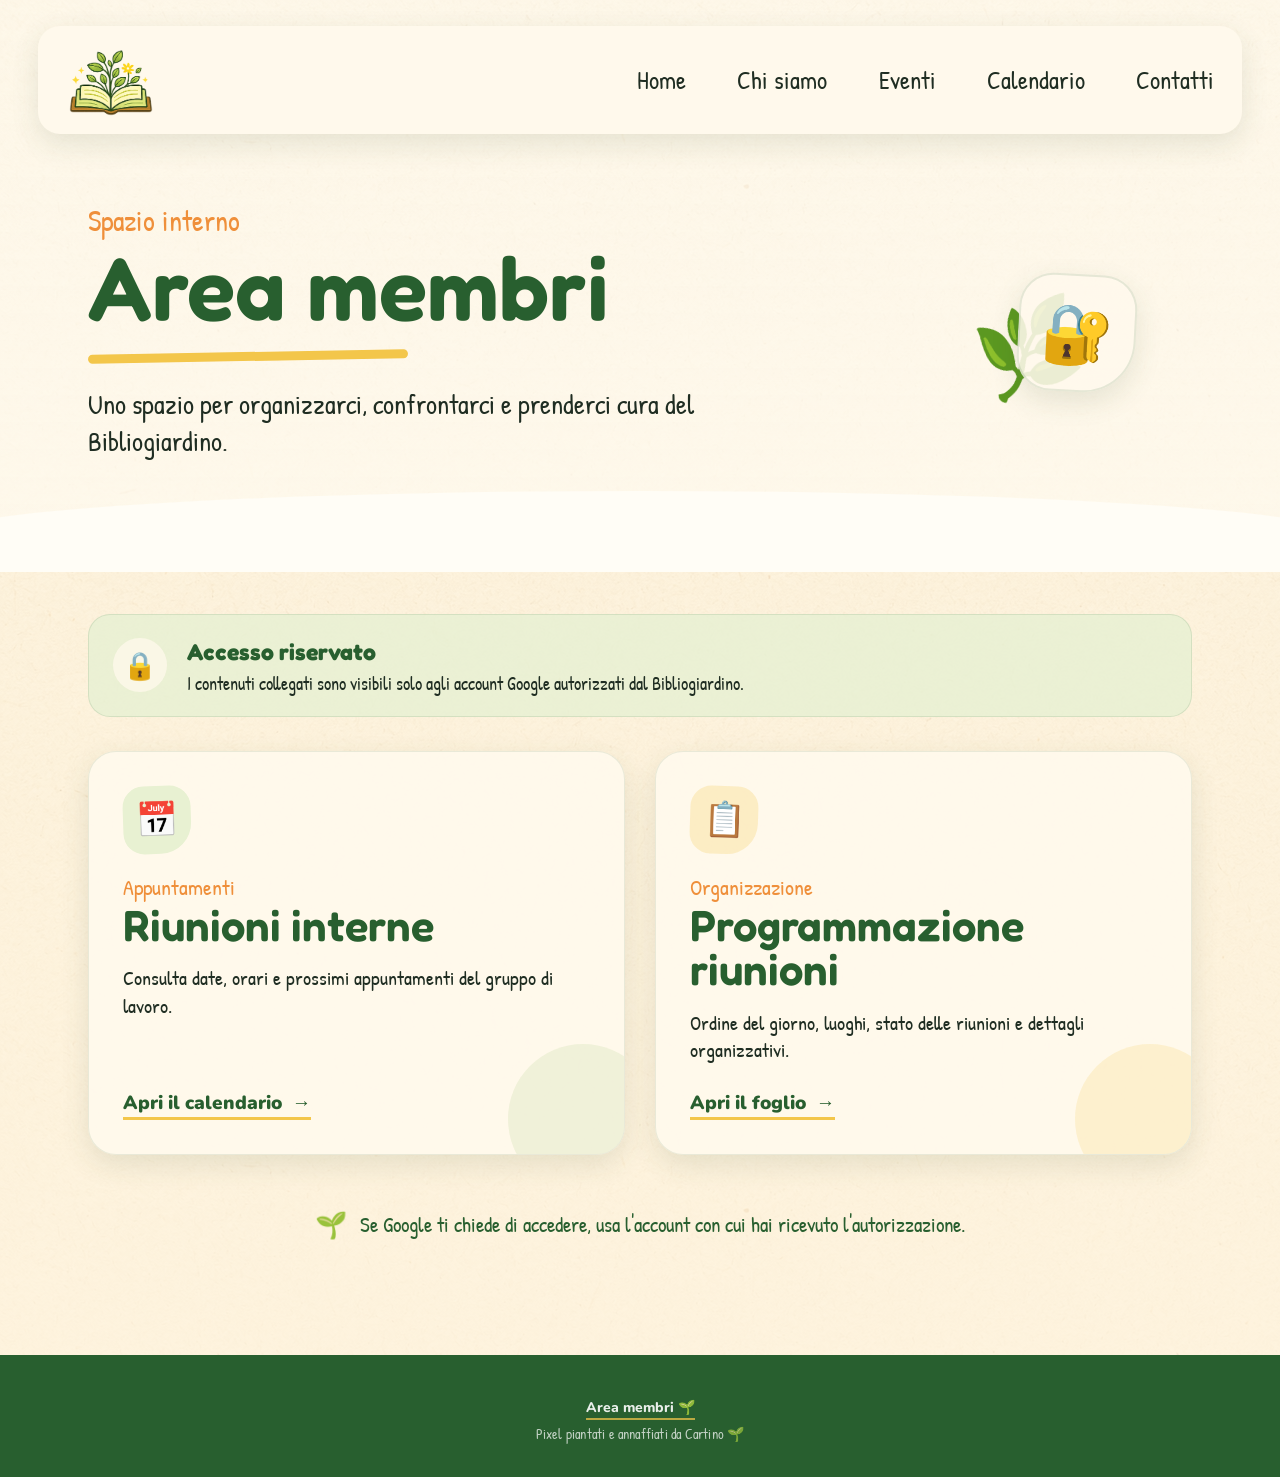
==== commit e335b312: "footer" ====
--- a/area-membri.html
+++ b/area-membri.html
@@ -133,8 +133,7 @@
   </main>
 
   <footer>
-    <strong>Bibliogiardino</strong> – Cura del verde e comunità 🌿
-    <a class="footer-members-link active" href="area-membri.html">Area membri 🌱</a>
+    <a class="footer-members-link" href="area-membri.html">Area membri 🌱</a>
     <span class="footer-credit">Pixel piantati e annaffiati da Cartino 🌱</span>
   </footer>
 
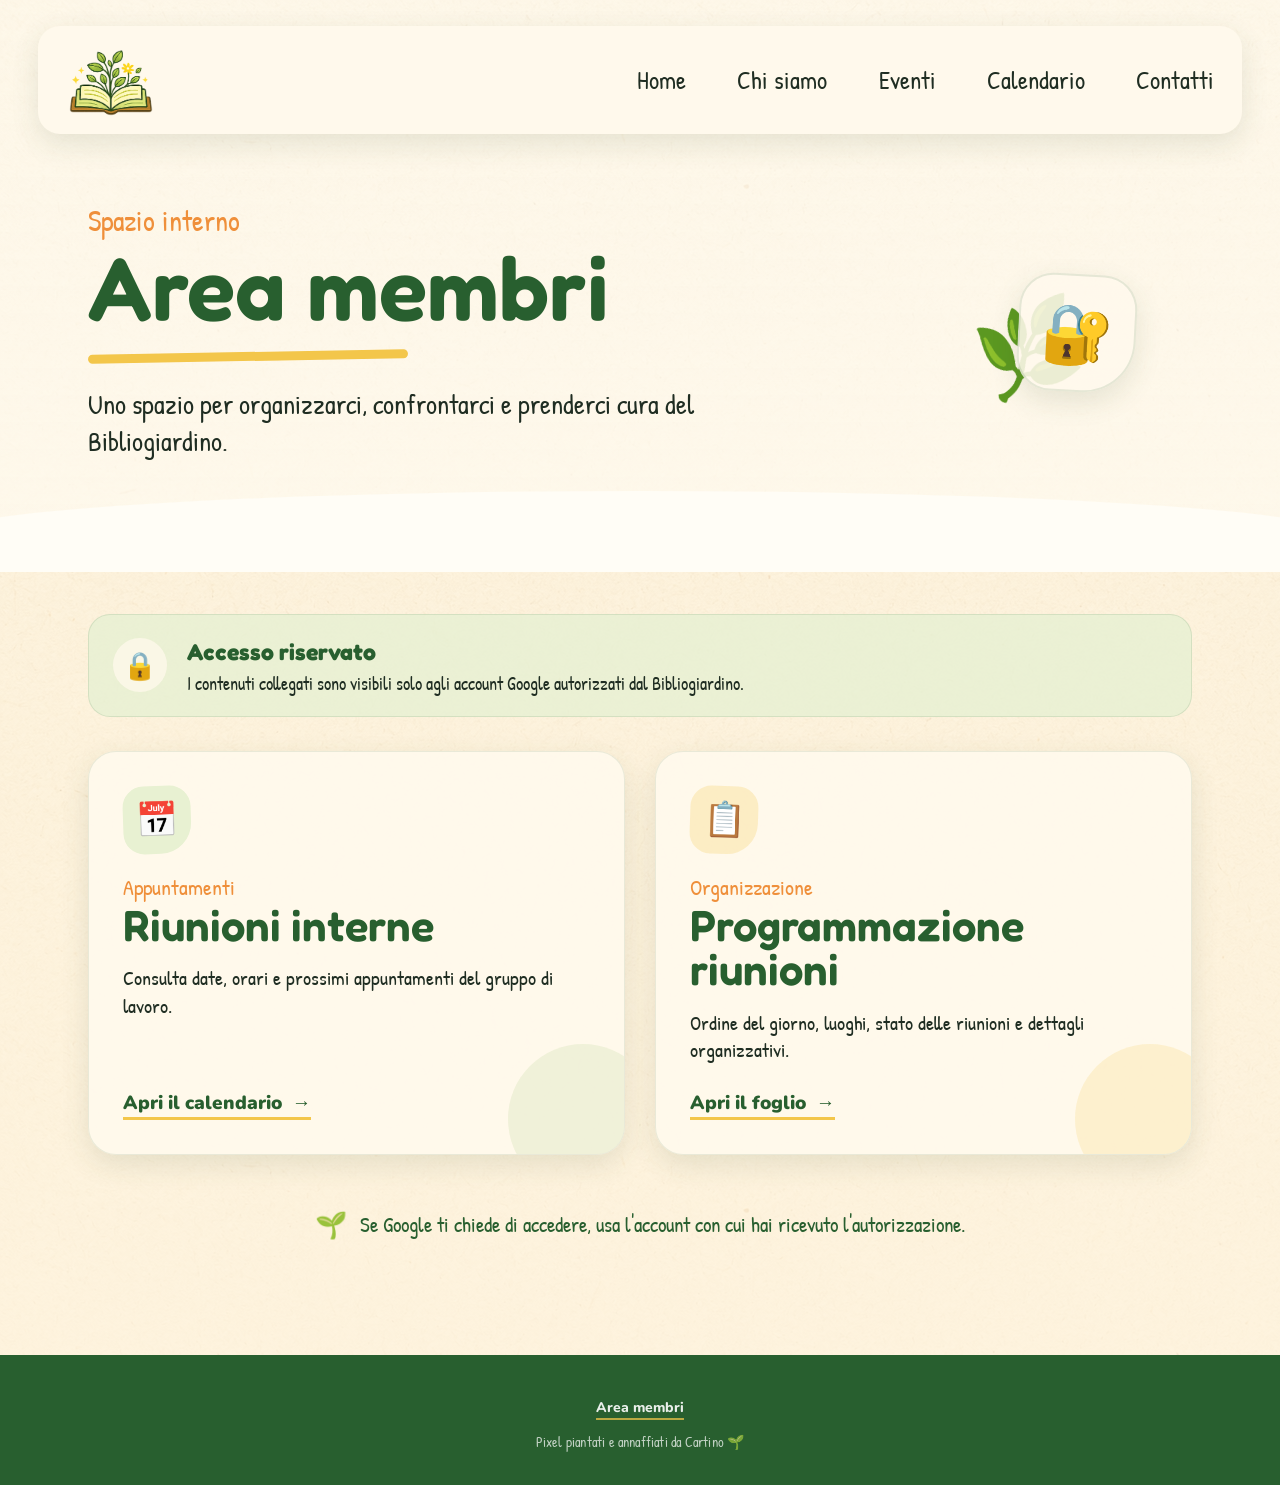
==== commit 7fd63f64: "footer2" ====
--- a/area-membri.html
+++ b/area-membri.html
@@ -133,7 +133,7 @@
   </main>
 
   <footer>
-    <a class="footer-members-link" href="area-membri.html">Area membri 🌱</a>
+    <a class="footer-members-link" href="area-membri.html">Area membri </a>
     <span class="footer-credit">Pixel piantati e annaffiati da Cartino 🌱</span>
   </footer>
 
--- a/style.css
+++ b/style.css
@@ -697,7 +697,7 @@
 /* CARTINO FOOTER CREDIT - R12 */
 .footer-credit {
   display: block;
-  margin-top: 6px;
+  margin-top: 14px;
   color: rgba(255, 255, 255, 0.72);
   font-family: "Patrick Hand", "Nunito", Arial, sans-serif;
   font-size: 14px;
